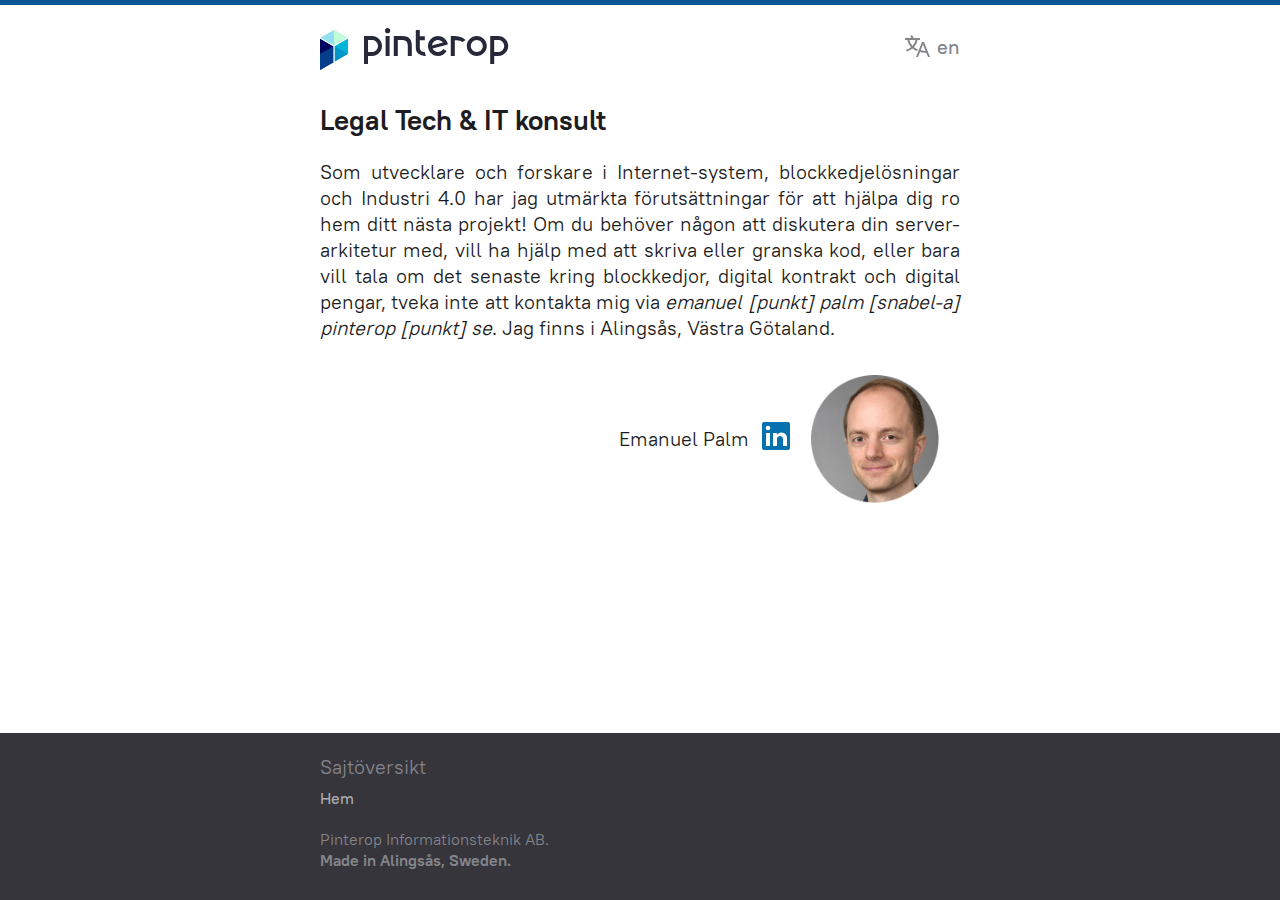
==== index.html @ afbc5e09 "Initial commit" ====
<!doctype html><html lang=sv><head><meta name=generator content="Hugo 0.80.0"><title>Hem - Pinterop</title><meta charset=utf-8><meta name=description content="Pinterop är en Alingsås-baserad IT konsult som specialiserar på utveckling, forskning, Industri 4.0 och digitala pengar och kontrakt."><meta name=viewport content="width=device-width,initial-scale=1,user-scalable=0"><meta property="og:title" content="Hem"><meta property="og:description" content="Pinterop är en Alingsås-baserad IT konsult som specialiserar på utveckling, forskning, Industri 4.0 och digitala pengar och kontrakt."><meta property="og:type" content="website"><meta property="og:url" content="https://pinterop.se/"><meta property="og:image" content="https://pinterop.se/images/og-pinterop.jpg"><meta property="og:updated_time" content="2021-01-30T15:27:56+01:00"><meta property="og:site_name" content="Pinterop"><link rel=canonical href=https://pinterop.se/><link rel=stylesheet type=text/css href=/styles/screen.min.css><link rel=alternate type=application/rss+xml href=https://pinterop.se/index.xml title=Pinterop><script src=/scripts/l10n.js></script></head><body><header><a href=https://pinterop.se/><img class=full src=/images/logo-full-color.svg width=192 height=46 alt=Pinterop>
<img class=icon src=/images/logo-icon-color.svg width=62 height=46 alt=Pinterop></a><nav></nav><div class=lang><img src=/images/lang-icon-grey.svg width=28 height=28 alt=Översättningar><a href=https://pinterop.com/>en</a></div></header><main><h1 id=legal-tech--it-konsult>Legal Tech & IT konsult</h1><p>Som utvecklare och forskare i Internet-system, blockkedjelösningar och Industri 4.0 har jag utmärkta förutsättningar för att hjälpa dig ro hem ditt nästa projekt!
Om du behöver någon att diskutera din server-arkitetur med, vill ha hjälp med att skriva eller granska kod, eller bara vill tala om det senaste kring blockkedjor, digital kontrakt och digital pengar, tveka inte att kontakta mig via <em>emanuel [punkt] palm [snabel-a] pinterop [punkt] se</em>.
Jag finns i Alingsås, Västra Götaland.</p><div class=face><div>Emanuel Palm</div><a href=https://www.linkedin.com/in/emanuelpalm/ target=_blank><img src=/images/linkedin-icon-blue.svg alt=LinkedIn></a>
<img src=/images/face-emanuel-palm.png width=128 height=128 alt="Emanuel Palm"></div></main><footer><div class=title>Sajtöversikt</div><nav><a href=/>Hem</a></nav><div>Pinterop Informationsteknik AB.<br><b>Made in Alingsås, Sweden.</b></div></footer></body></html>
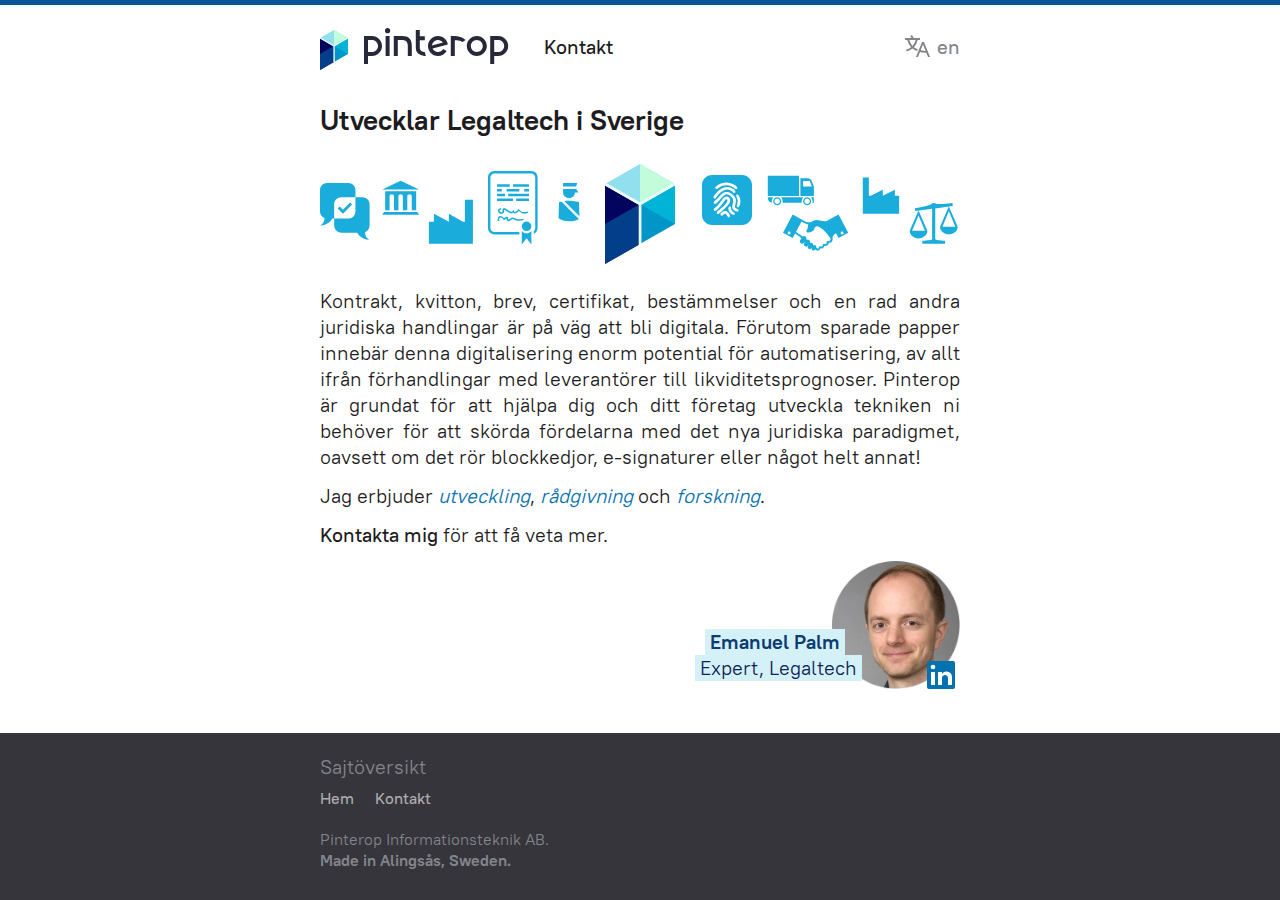
==== commit 6990e446: "Site update" ====
--- a/index.html
+++ b/index.html
@@ -1,5 +1,5 @@
-<!doctype html><html lang=sv><head><meta name=generator content="Hugo 0.80.0"><title>Hem - Pinterop</title><meta charset=utf-8><meta name=description content="Pinterop är en Alingsås-baserad IT konsult som specialiserar på utveckling, forskning, Industri 4.0 och digitala pengar och kontrakt."><meta name=viewport content="width=device-width,initial-scale=1,user-scalable=0"><meta property="og:title" content="Hem"><meta property="og:description" content="Pinterop är en Alingsås-baserad IT konsult som specialiserar på utveckling, forskning, Industri 4.0 och digitala pengar och kontrakt."><meta property="og:type" content="website"><meta property="og:url" content="https://pinterop.se/"><meta property="og:image" content="https://pinterop.se/images/og-pinterop.jpg"><meta property="og:updated_time" content="2021-01-30T15:27:56+01:00"><meta property="og:site_name" content="Pinterop"><link rel=canonical href=https://pinterop.se/><link rel=stylesheet type=text/css href=/styles/screen.min.css><link rel=alternate type=application/rss+xml href=https://pinterop.se/index.xml title=Pinterop><script src=/scripts/l10n.js></script></head><body><header><a href=https://pinterop.se/><img class=full src=/images/logo-full-color.svg width=192 height=46 alt=Pinterop>
-<img class=icon src=/images/logo-icon-color.svg width=62 height=46 alt=Pinterop></a><nav></nav><div class=lang><img src=/images/lang-icon-grey.svg width=28 height=28 alt=Översättningar><a href=https://pinterop.com/>en</a></div></header><main><h1 id=legal-tech--it-konsult>Legal Tech & IT konsult</h1><p>Som utvecklare och forskare i Internet-system, blockkedjelösningar och Industri 4.0 har jag utmärkta förutsättningar för att hjälpa dig ro hem ditt nästa projekt!
-Om du behöver någon att diskutera din server-arkitetur med, vill ha hjälp med att skriva eller granska kod, eller bara vill tala om det senaste kring blockkedjor, digital kontrakt och digital pengar, tveka inte att kontakta mig via <em>emanuel [punkt] palm [snabel-a] pinterop [punkt] se</em>.
-Jag finns i Alingsås, Västra Götaland.</p><div class=face><div>Emanuel Palm</div><a href=https://www.linkedin.com/in/emanuelpalm/ target=_blank><img src=/images/linkedin-icon-blue.svg alt=LinkedIn></a>
-<img src=/images/face-emanuel-palm.png width=128 height=128 alt="Emanuel Palm"></div></main><footer><div class=title>Sajtöversikt</div><nav><a href=/>Hem</a></nav><div>Pinterop Informationsteknik AB.<br><b>Made in Alingsås, Sweden.</b></div></footer></body></html>+<!doctype html><html lang=sv><head><meta name=generator content="Hugo 0.80.0"><title>Hem - Pinterop</title><meta charset=utf-8><meta name=description content="Pinterop är ett Alingsås-baserat bolag som erbjuder utveckling, rådgivning och forsknig kring Legaltech."><meta name=viewport content="width=device-width,initial-scale=1,user-scalable=0"><meta property="og:title" content="Hem"><meta property="og:description" content="Pinterop är ett Alingsås-baserat bolag som erbjuder utveckling, rådgivning och forsknig kring Legaltech."><meta property="og:type" content="website"><meta property="og:url" content="https://pinterop.se/"><meta property="og:image" content="https://pinterop.se/images/og-pinterop.jpg"><meta property="og:updated_time" content="2021-01-30T15:27:56+01:00"><meta property="og:site_name" content="Pinterop"><link rel=canonical href=https://pinterop.se/><link rel=stylesheet type=text/css href=/styles/screen.min.css><link rel=alternate type=application/rss+xml href=https://pinterop.se/index.xml title=Pinterop><script src=/scripts/l10n.js></script></head><body><header><a href=https://pinterop.se/><img class=full src=/images/logo-full-color.svg width=192 height=46 alt=Pinterop>
+<img class=icon src=/images/logo-icon-color.svg width=62 height=46 alt=Pinterop></a><nav><a href=/contact/>Kontakt</a></nav><div class=lang><img src=/images/lang-icon-grey.svg width=28 height=28 alt=Översättningar><a href=https://pinterop.com/>en</a></div></header><main><h1 id=utvecklar-legaltech-i-sverige>Utvecklar Legaltech i Sverige</h1><p><img src=/images/theme-legaltech-blue.svg alt=Legaltech></p><p>Kontrakt, kvitton, brev, certifikat, bestämmelser och en rad andra juridiska handlingar är på väg att bli digitala.
+Förutom sparade papper innebär denna digitalisering enorm potential för automatisering, av allt ifrån förhandlingar med leverantörer till likviditetsprognoser.
+Pinterop är grundat för att hjälpa dig och ditt företag utveckla tekniken ni behöver för att skörda fördelarna med det nya juridiska paradigmet, oavsett om det rör blockkedjor, e-signaturer eller något helt annat!</p><p>Jag erbjuder <em>utveckling</em>, <em>rådgivning</em> och <em>forskning</em>.</p><p><a href=/contact>Kontakta mig</a> för att få veta mer.</p><div class=face><div class=name>Emanuel Palm</div><div class=title>Expert, Legaltech</div><a href=https://www.linkedin.com/in/emanuelpalm/ target=_blank><img src=/images/linkedin-icon-blue.svg alt=LinkedIn></a>
+<img src=/images/face-emanuel-palm.png width=128 height=128 alt="Emanuel Palm"></div></main><footer><div class=title>Sajtöversikt</div><nav><a href=/>Hem</a><a href=/contact/>Kontakt</a></nav><div>Pinterop Informationsteknik AB.<br><b>Made in Alingsås, Sweden.</b></div></footer></body></html>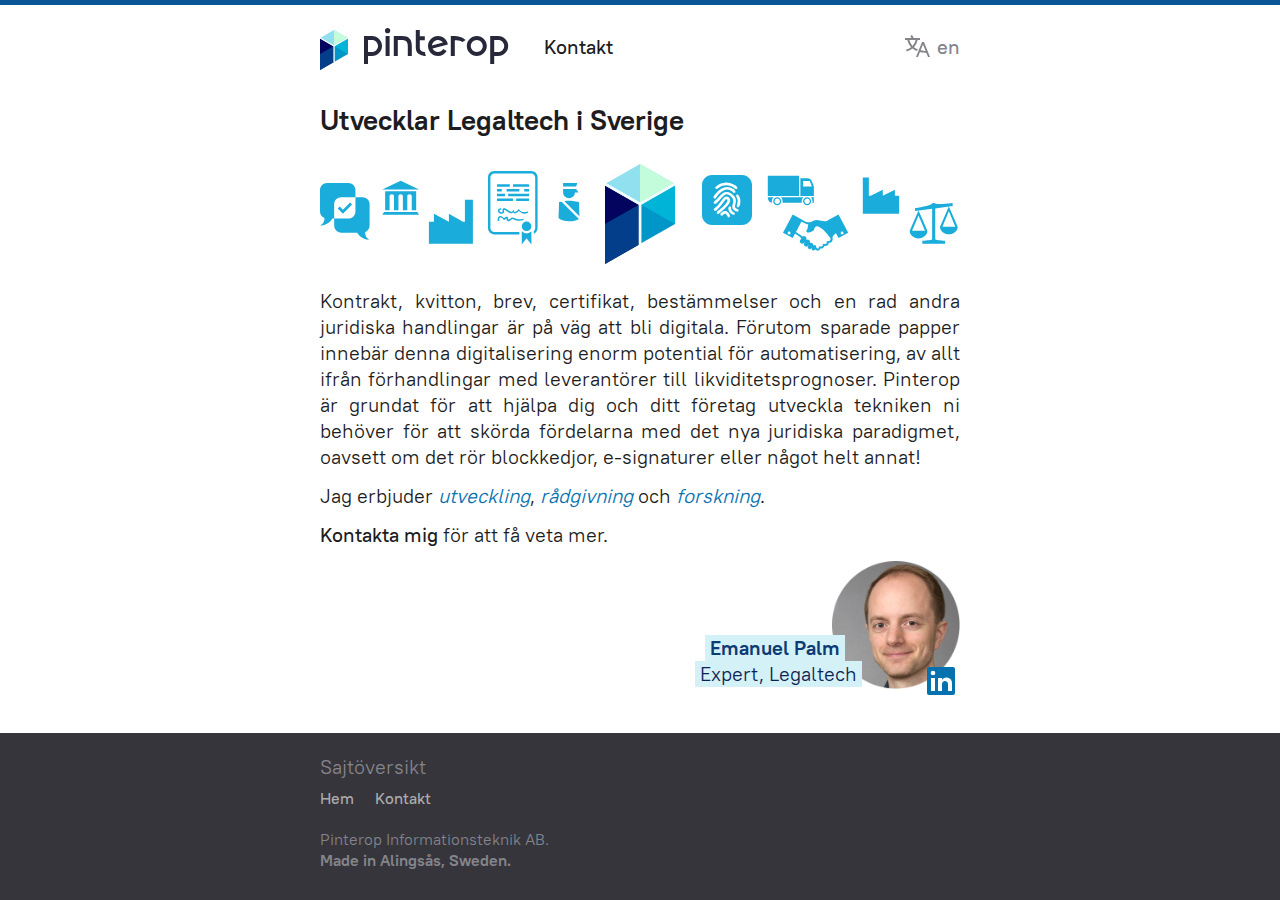
==== commit c5afd2ea: "Site update" ====
--- a/index.html
+++ b/index.html
@@ -1,5 +1,5 @@
-<!doctype html><html lang=sv><head><meta name=generator content="Hugo 0.80.0"><title>Hem - Pinterop</title><meta charset=utf-8><meta name=description content="Pinterop är ett Alingsås-baserat bolag som erbjuder utveckling, rådgivning och forsknig kring Legaltech."><meta name=viewport content="width=device-width,initial-scale=1,user-scalable=0"><meta property="og:title" content="Hem"><meta property="og:description" content="Pinterop är ett Alingsås-baserat bolag som erbjuder utveckling, rådgivning och forsknig kring Legaltech."><meta property="og:type" content="website"><meta property="og:url" content="https://pinterop.se/"><meta property="og:image" content="https://pinterop.se/images/og-pinterop.jpg"><meta property="og:updated_time" content="2021-01-30T15:27:56+01:00"><meta property="og:site_name" content="Pinterop"><link rel=canonical href=https://pinterop.se/><link rel=stylesheet type=text/css href=/styles/screen.min.css><link rel=alternate type=application/rss+xml href=https://pinterop.se/index.xml title=Pinterop><script src=/scripts/l10n.js></script></head><body><header><a href=https://pinterop.se/><img class=full src=/images/logo-full-color.svg width=192 height=46 alt=Pinterop>
+<!doctype html><html lang=sv><head><meta name=generator content="Hugo 0.80.0"><title>Hem - Pinterop</title><meta charset=utf-8><meta name=description content="Pinterop är ett Alingsås-baserat bolag som erbjuder utveckling, rådgivning och forsknig kring Legaltech."><meta name=viewport content="width=device-width,initial-scale=1,user-scalable=0"><meta property="og:title" content="Hem"><meta property="og:description" content="Pinterop är ett Alingsås-baserat bolag som erbjuder utveckling, rådgivning och forsknig kring Legaltech."><meta property="og:type" content="website"><meta property="og:url" content="https://pinterop.se/"><meta property="og:image" content="https://pinterop.se/images/og-pinterop.jpg"><meta property="og:updated_time" content="2021-02-07T00:00:04+01:00"><meta property="og:site_name" content="Pinterop"><link rel=canonical href=https://pinterop.se/><link rel=stylesheet type=text/css href=/styles/screen.min.css><link rel=alternate type=application/rss+xml href=https://pinterop.se/index.xml title=Pinterop><script src=/scripts/l10n.js></script></head><body><header><a href=https://pinterop.se/><img class=full src=/images/logo-full-color.svg width=192 height=46 alt=Pinterop>
 <img class=icon src=/images/logo-icon-color.svg width=62 height=46 alt=Pinterop></a><nav><a href=/contact/>Kontakt</a></nav><div class=lang><img src=/images/lang-icon-grey.svg width=28 height=28 alt=Översättningar><a href=https://pinterop.com/>en</a></div></header><main><h1 id=utvecklar-legaltech-i-sverige>Utvecklar Legaltech i Sverige</h1><p><img src=/images/theme-legaltech-blue.svg alt=Legaltech></p><p>Kontrakt, kvitton, brev, certifikat, bestämmelser och en rad andra juridiska handlingar är på väg att bli digitala.
 Förutom sparade papper innebär denna digitalisering enorm potential för automatisering, av allt ifrån förhandlingar med leverantörer till likviditetsprognoser.
-Pinterop är grundat för att hjälpa dig och ditt företag utveckla tekniken ni behöver för att skörda fördelarna med det nya juridiska paradigmet, oavsett om det rör blockkedjor, e-signaturer eller något helt annat!</p><p>Jag erbjuder <em>utveckling</em>, <em>rådgivning</em> och <em>forskning</em>.</p><p><a href=/contact>Kontakta mig</a> för att få veta mer.</p><div class=face><div class=name>Emanuel Palm</div><div class=title>Expert, Legaltech</div><a href=https://www.linkedin.com/in/emanuelpalm/ target=_blank><img src=/images/linkedin-icon-blue.svg alt=LinkedIn></a>
-<img src=/images/face-emanuel-palm.png width=128 height=128 alt="Emanuel Palm"></div></main><footer><div class=title>Sajtöversikt</div><nav><a href=/>Hem</a><a href=/contact/>Kontakt</a></nav><div>Pinterop Informationsteknik AB.<br><b>Made in Alingsås, Sweden.</b></div></footer></body></html>+Pinterop är grundat för att hjälpa dig och ditt företag utveckla tekniken ni behöver för att skörda fördelarna med det nya juridiska paradigmet, oavsett om det rör blockkedjor, e-signaturer eller något helt annat!</p><p>Jag erbjuder <em>utveckling</em>, <em>rådgivning</em> och <em>forskning</em>.</p><p><a href=/contact>Kontakta mig</a> för att få veta mer.</p><div class=face><div class=name>Emanuel Palm</div><div class=title>Expert, Legaltech</div><a class=in href=https://www.linkedin.com/in/emanuelpalm/ target=_blank><img src=/images/linkedin-icon-blue.svg alt=LinkedIn></a>
+<img class=picture src=/images/face-emanuel-palm.png width=128 height=128 alt="Emanuel Palm"></div></main><footer><div class=title>Sajtöversikt</div><nav><a href=/>Hem</a><a href=/contact/>Kontakt</a></nav><div>Pinterop Informationsteknik AB.<br><b>Made in Alingsås, Sweden.</b></div></footer></body></html>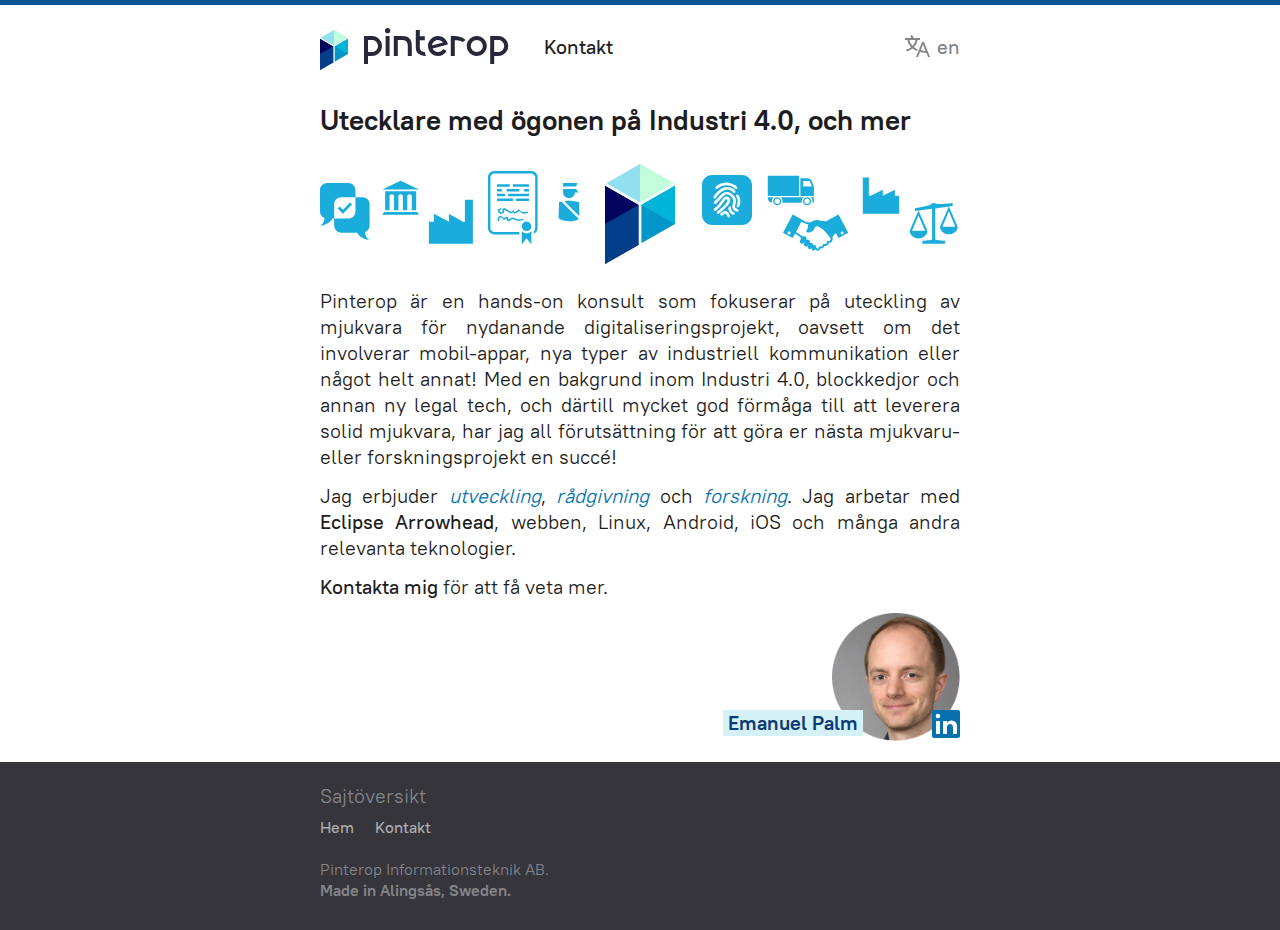
==== commit a30252ca: "Site update" ====
--- a/index.html
+++ b/index.html
@@ -1,5 +1,5 @@
-<!doctype html><html lang=sv><head><meta name=generator content="Hugo 0.80.0"><title>Hem - Pinterop</title><meta charset=utf-8><meta name=description content="Pinterop är ett Alingsås-baserat bolag som erbjuder utveckling, rådgivning och forsknig kring Legaltech."><meta name=viewport content="width=device-width,initial-scale=1,user-scalable=0"><meta property="og:title" content="Hem"><meta property="og:description" content="Pinterop är ett Alingsås-baserat bolag som erbjuder utveckling, rådgivning och forsknig kring Legaltech."><meta property="og:type" content="website"><meta property="og:url" content="https://pinterop.se/"><meta property="og:image" content="https://pinterop.se/images/og-pinterop.jpg"><meta property="og:updated_time" content="2021-02-07T00:00:04+01:00"><meta property="og:site_name" content="Pinterop"><link rel=canonical href=https://pinterop.se/><link rel=stylesheet type=text/css href=/styles/screen.min.css><link rel=alternate type=application/rss+xml href=https://pinterop.se/index.xml title=Pinterop><script src=/scripts/l10n.js></script></head><body><header><a href=https://pinterop.se/><img class=full src=/images/logo-full-color.svg width=192 height=46 alt=Pinterop>
-<img class=icon src=/images/logo-icon-color.svg width=62 height=46 alt=Pinterop></a><nav><a href=/contact/>Kontakt</a></nav><div class=lang><img src=/images/lang-icon-grey.svg width=28 height=28 alt=Översättningar><a href=https://pinterop.com/>en</a></div></header><main><h1 id=utvecklar-legaltech-i-sverige>Utvecklar Legaltech i Sverige</h1><p><img src=/images/theme-legaltech-blue.svg alt=Legaltech></p><p>Kontrakt, kvitton, brev, certifikat, bestämmelser och en rad andra juridiska handlingar är på väg att bli digitala.
-Förutom sparade papper innebär denna digitalisering enorm potential för automatisering, av allt ifrån förhandlingar med leverantörer till likviditetsprognoser.
-Pinterop är grundat för att hjälpa dig och ditt företag utveckla tekniken ni behöver för att skörda fördelarna med det nya juridiska paradigmet, oavsett om det rör blockkedjor, e-signaturer eller något helt annat!</p><p>Jag erbjuder <em>utveckling</em>, <em>rådgivning</em> och <em>forskning</em>.</p><p><a href=/contact>Kontakta mig</a> för att få veta mer.</p><div class=face><div class=name>Emanuel Palm</div><div class=title>Expert, Legaltech</div><a class=in href=https://www.linkedin.com/in/emanuelpalm/ target=_blank><img src=/images/linkedin-icon-blue.svg alt=LinkedIn></a>
-<img class=picture src=/images/face-emanuel-palm.png width=128 height=128 alt="Emanuel Palm"></div></main><footer><div class=title>Sajtöversikt</div><nav><a href=/>Hem</a><a href=/contact/>Kontakt</a></nav><div>Pinterop Informationsteknik AB.<br><b>Made in Alingsås, Sweden.</b></div></footer></body></html>+<!doctype html><html lang=sv><head><meta name=generator content="Hugo 0.83.1"><title>Hem - Pinterop</title><meta charset=utf-8><meta name=description content="Pinterop är ett svenskt bolag som erbjuder mjukvaruutveckling, rådgivning och forskning, kring Industri 4.0 och mer."><meta name=viewport content="width=device-width,initial-scale=1,user-scalable=0"><meta property="og:title" content="Hem"><meta property="og:description" content="Pinterop är ett svenskt bolag som erbjuder mjukvaruutveckling, rådgivning och forskning, kring Industri 4.0 och mer."><meta property="og:type" content="website"><meta property="og:url" content="https://pinterop.se/"><meta property="og:image" content="https://pinterop.se/images/og-pinterop.jpg"><meta property="og:site_name" content="Pinterop"><link rel=canonical href=https://pinterop.se/><link rel=stylesheet type=text/css href=/styles/screen.min.css><link rel=alternate type=application/rss+xml href=https://pinterop.se/index.xml title=Pinterop><script src=/scripts/l10n.js></script></head><body><header><a href=https://pinterop.se/><img class=full src=/images/logo-full-color.svg width=192 height=46 alt=Pinterop>
+<img class=icon src=/images/logo-icon-color.svg width=62 height=46 alt=Pinterop></a><nav><a href=/contact/>Kontakt</a></nav><div class=lang><img src=/images/lang-icon-grey.svg width=28 height=28 alt=Översättningar><a href=https://pinterop.com/>en</a></div></header><main><h1 id=utecklare-med-ögonen-på-industri-40-och-mer>Utecklare med ögonen på Industri 4.0, och mer</h1><p><img src=/images/theme-legaltech-blue.svg alt=Legaltech></p><p>Pinterop är en hands-on konsult som fokuserar på uteckling av mjukvara för nydanande digitaliseringsprojekt, oavsett om det involverar mobil-appar, nya typer av industriell kommunikation eller något helt annat!
+Med en bakgrund inom Industri 4.0, blockkedjor och annan ny legal tech, och därtill mycket god förmåga till att leverera solid mjukvara, har jag all förutsättning för att göra er nästa mjukvaru- eller forskningsprojekt en succé!</p><p>Jag erbjuder <em>utveckling</em>, <em>rådgivning</em> och <em>forskning</em>.
+Jag arbetar med <a href=https://arrowhead.eu/eclipse-arrowhead>Eclipse Arrowhead</a>, webben, Linux, Android, iOS och många andra relevanta teknologier.</p><p><a href=/contact>Kontakta mig</a> för att få veta mer.</p><div class=face><div class=name>Emanuel Palm</div><a href=https://www.linkedin.com/in/emanuelpalm/ target=_blank><img src=/images/linkedin-icon-blue.svg alt=LinkedIn></a>
+<img src=/images/face-emanuel-palm.png width=128 height=128 alt="Emanuel Palm"></div></main><footer><div class=title>Sajtöversikt</div><nav><a href=/>Hem</a><a href=/contact/>Kontakt</a></nav><div>Pinterop Informationsteknik AB.<br><b>Made in Alingsås, Sweden.</b></div></footer></body></html>